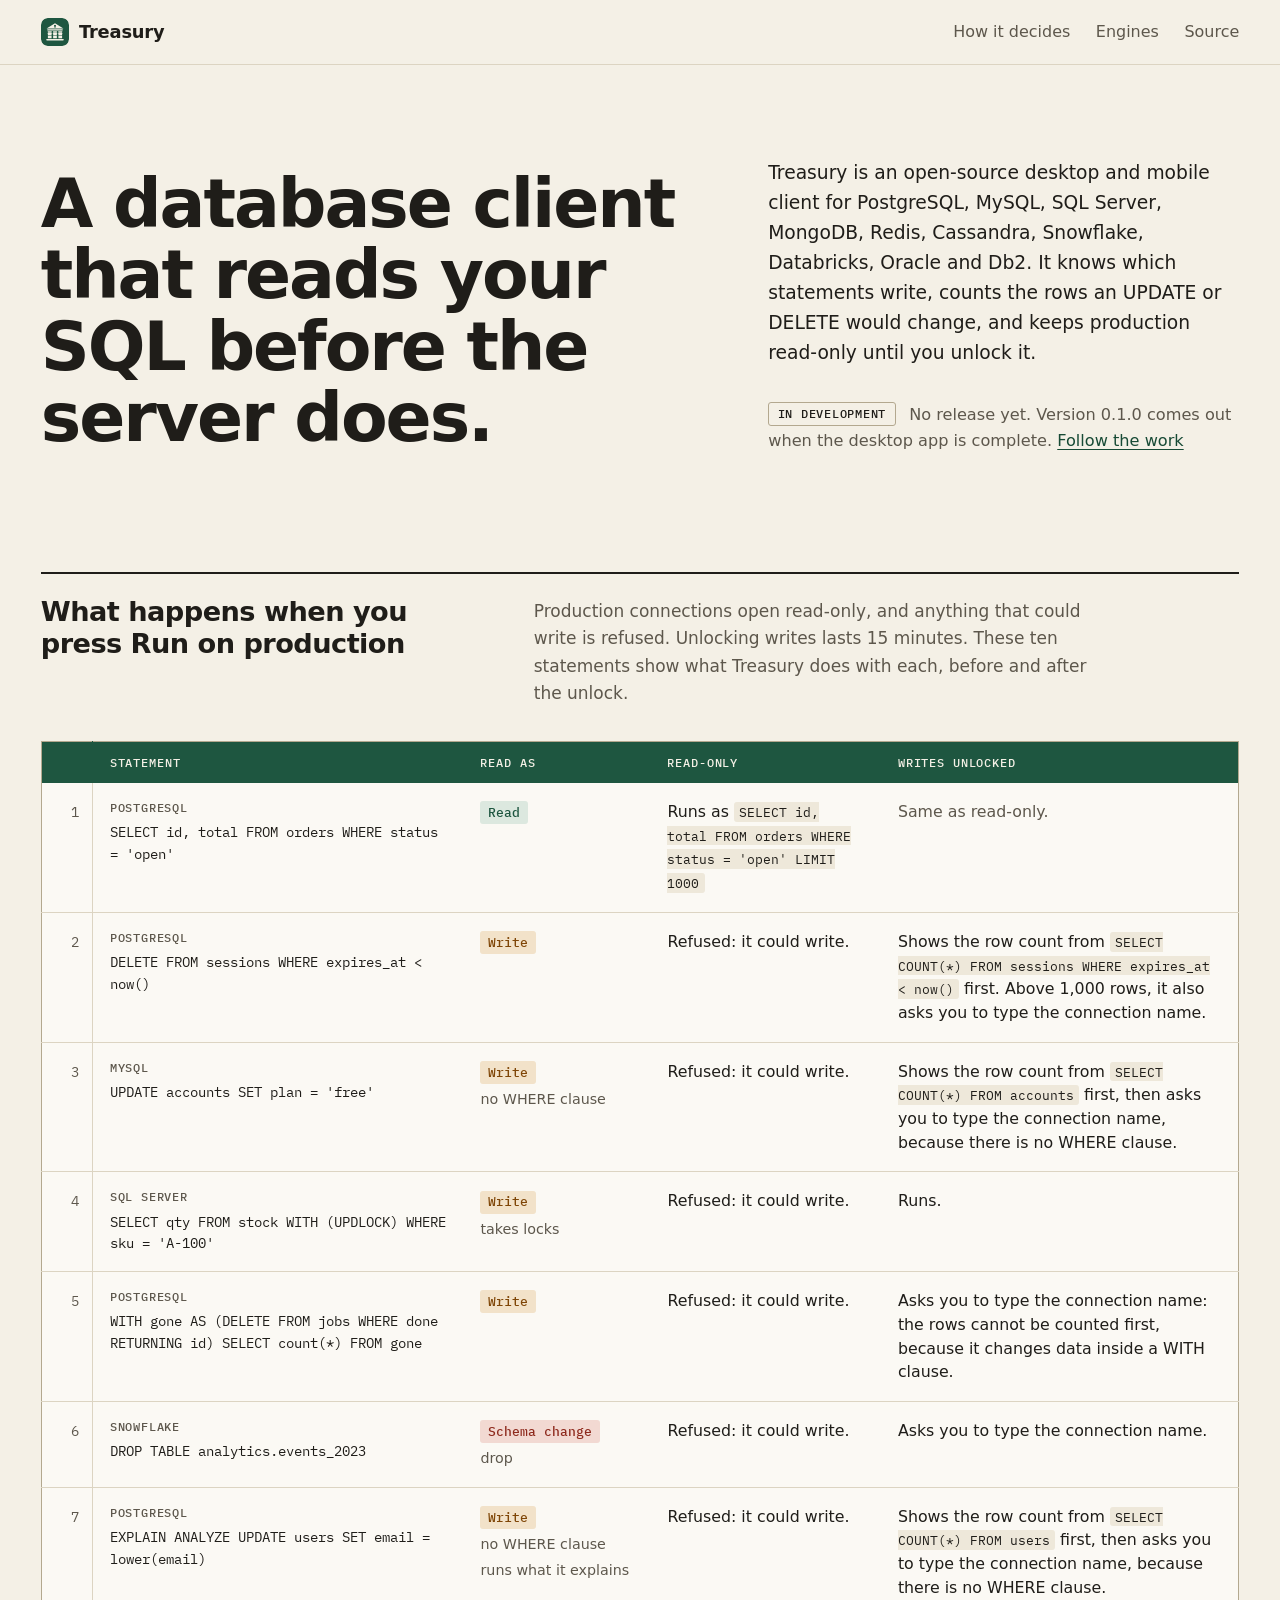
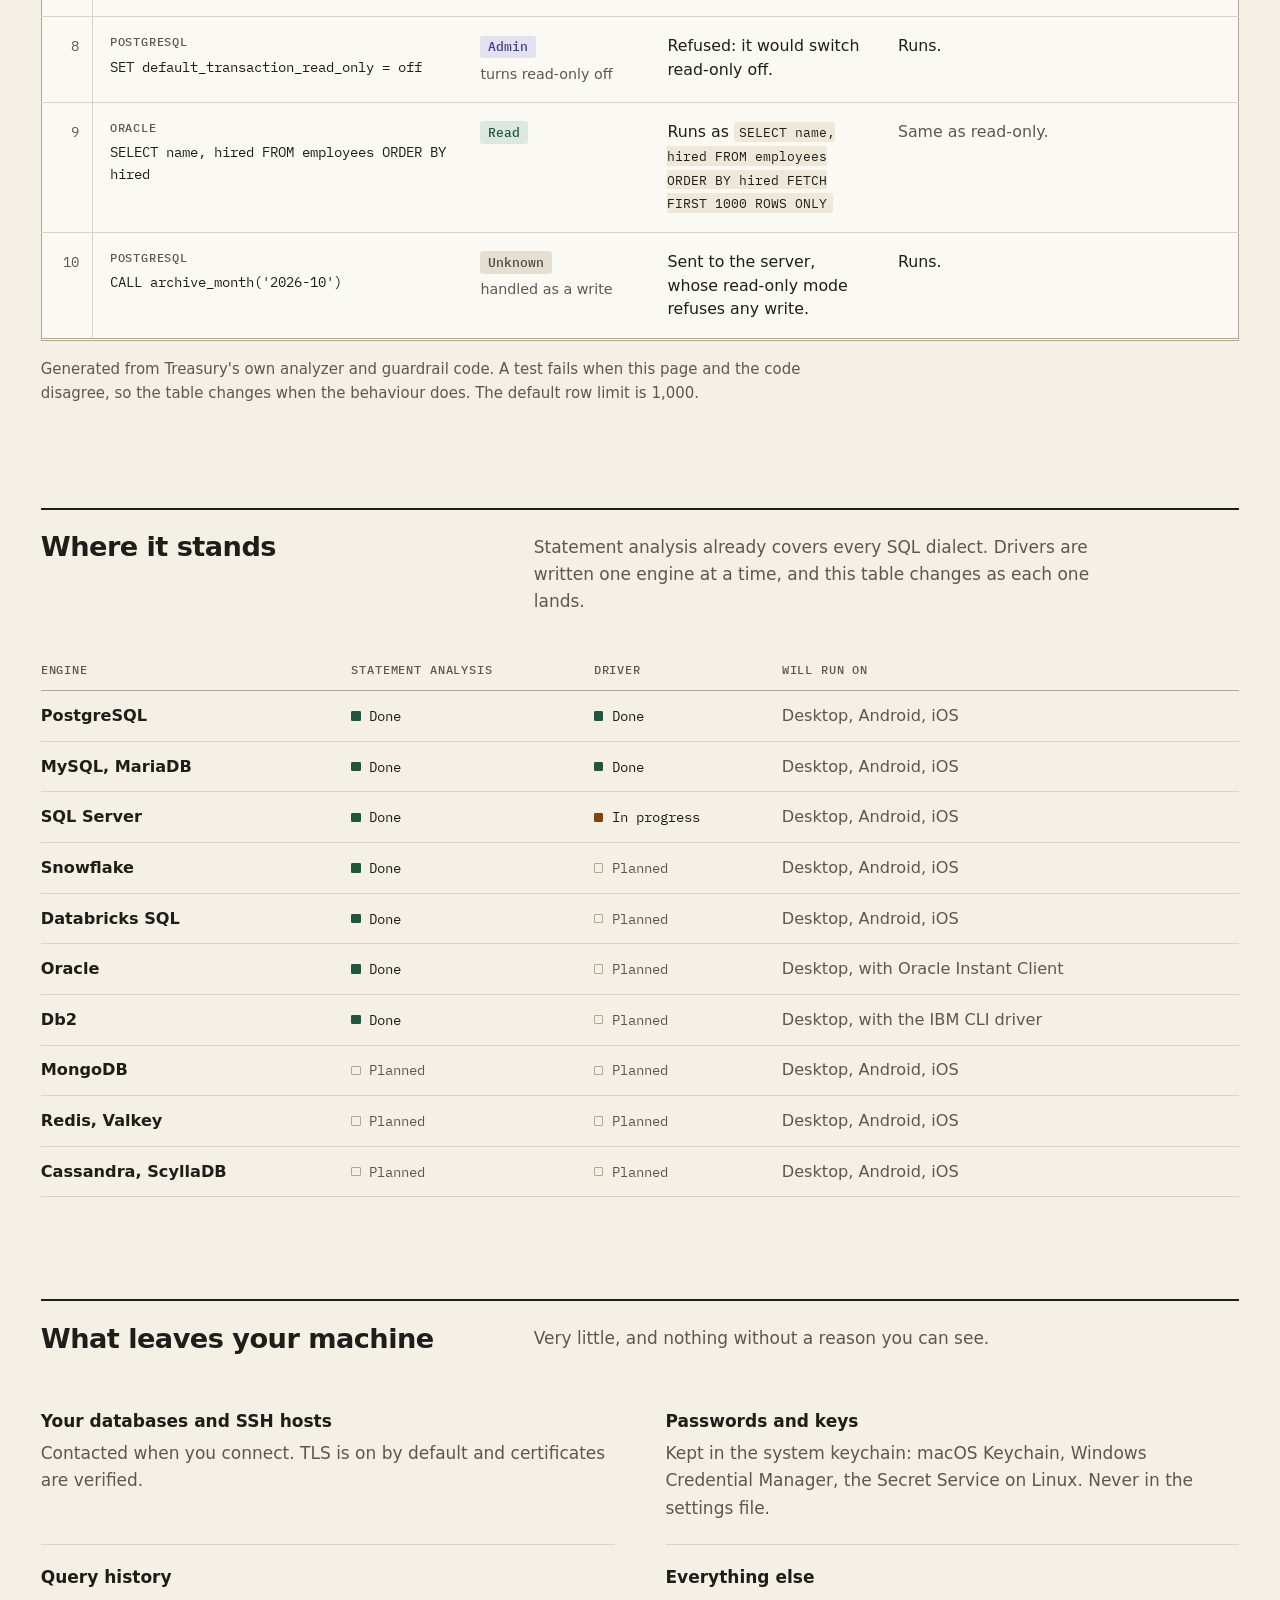
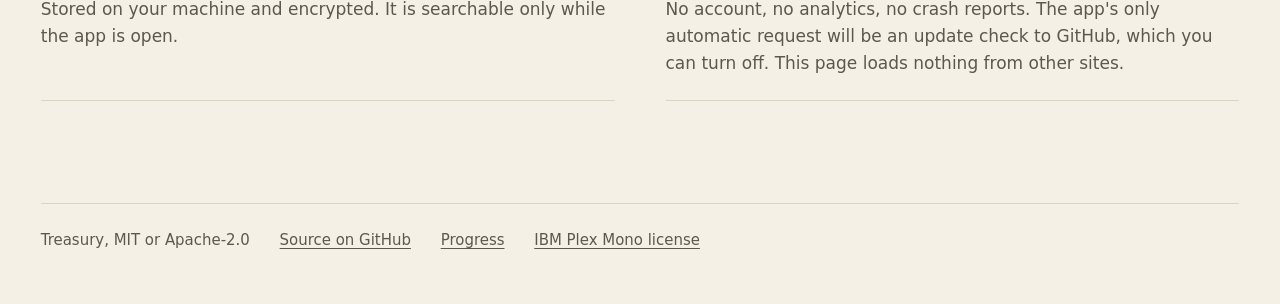
==== site/index.html @ e71eabae "feat(driver-mysql): add the MySQL and MariaDB driver Built on mysql_async with rustls on ring. A cus" ====
<!doctype html>
<html lang="en">
<head>
<meta charset="utf-8">
<meta name="viewport" content="width=device-width, initial-scale=1">
<meta http-equiv="Content-Security-Policy" content="default-src 'none'; style-src 'self'; font-src 'self'; img-src 'self'; base-uri 'none'; form-action 'none'">
<title>Treasury: a database client that reads your SQL before the server does</title>
<meta name="description" content="Treasury is an open-source desktop and mobile database client. It knows which statements write, counts the rows a change would touch, and keeps production read-only until you unlock it.">
<meta name="color-scheme" content="light dark">
<link rel="icon" href="mark.svg" type="image/svg+xml">
<link rel="stylesheet" href="style.css">
</head>
<body>
<header class="bar">
  <div class="wrap bar-inner">
    <a class="brand" href="./">
      <img src="mark.svg" width="28" height="28" alt="">
      <span>Treasury</span>
    </a>
    <nav aria-label="Page">
      <a href="#statements">How it decides</a>
      <a href="#engines">Engines</a>
      <a href="https://github.com/sepehrmohseni/treasury">Source</a>
    </nav>
  </div>
</header>

<main>
  <section class="hero wrap">
    <h1>A database client that reads your SQL before the server does.</h1>
    <div class="hero-text">
      <p class="lede">Treasury is an open-source desktop and mobile client for PostgreSQL, MySQL, SQL Server, MongoDB, Redis, Cassandra, Snowflake, Databricks, Oracle and Db2. It knows which statements write, counts the rows an UPDATE or DELETE would change, and keeps production read-only until you unlock it.</p>
      <p class="status"><span class="pill">In development</span> No release yet. Version 0.1.0 comes out when the desktop app is complete. <a href="https://github.com/sepehrmohseni/treasury/commits/main">Follow the work</a></p>
    </div>
  </section>

  <section class="wrap" id="statements" aria-labelledby="statements-title">
    <div class="section-head">
      <h2 id="statements-title">What happens when you press Run on production</h2>
      <p>Production connections open read-only, and anything that could write is refused. Unlocking writes lasts 15 minutes. These ten statements show what Treasury does with each, before and after the unlock.</p>
    </div>
    <div class="ledger-wrap">
      <table class="ledger">
        <thead>
          <tr>
            <th scope="col" class="n"><span class="visually-hidden">Row</span></th>
            <th scope="col">Statement</th>
            <th scope="col">Read as</th>
            <th scope="col">Read-only</th>
            <th scope="col">Writes unlocked</th>
          </tr>
        </thead>
        <tbody>
        <!-- statements:start -->
        <tr>
          <td class="n">1</td>
          <td class="stmt" data-label="Statement"><span class="dialect">PostgreSQL</span><code>SELECT id, total FROM orders WHERE status = &#39;open&#39;</code></td>
          <td class="class" data-label="Read as"><span class="tag tag-read">Read</span></td>
          <td data-label="Read-only">Runs as <code>SELECT id, total FROM orders WHERE status = &#39;open&#39; LIMIT 1000</code></td>
          <td data-label="Writes unlocked"><span class="same">Same as read-only.</span></td>
        </tr>
        <tr>
          <td class="n">2</td>
          <td class="stmt" data-label="Statement"><span class="dialect">PostgreSQL</span><code>DELETE FROM sessions WHERE expires_at &lt; now()</code></td>
          <td class="class" data-label="Read as"><span class="tag tag-write">Write</span></td>
          <td data-label="Read-only">Refused: it could write.</td>
          <td data-label="Writes unlocked">Shows the row count from <code>SELECT COUNT(*) FROM sessions WHERE expires_at &lt; now()</code> first. Above 1,000 rows, it also asks you to type the connection name.</td>
        </tr>
        <tr>
          <td class="n">3</td>
          <td class="stmt" data-label="Statement"><span class="dialect">MySQL</span><code>UPDATE accounts SET plan = &#39;free&#39;</code></td>
          <td class="class" data-label="Read as"><span class="tag tag-write">Write</span><span class="note">no WHERE clause</span></td>
          <td data-label="Read-only">Refused: it could write.</td>
          <td data-label="Writes unlocked">Shows the row count from <code>SELECT COUNT(*) FROM accounts</code> first, then asks you to type the connection name, because there is no WHERE clause.</td>
        </tr>
        <tr>
          <td class="n">4</td>
          <td class="stmt" data-label="Statement"><span class="dialect">SQL Server</span><code>SELECT qty FROM stock WITH (UPDLOCK) WHERE sku = &#39;A-100&#39;</code></td>
          <td class="class" data-label="Read as"><span class="tag tag-write">Write</span><span class="note">takes locks</span></td>
          <td data-label="Read-only">Refused: it could write.</td>
          <td data-label="Writes unlocked">Runs.</td>
        </tr>
        <tr>
          <td class="n">5</td>
          <td class="stmt" data-label="Statement"><span class="dialect">PostgreSQL</span><code>WITH gone AS (DELETE FROM jobs WHERE done RETURNING id) SELECT count(*) FROM gone</code></td>
          <td class="class" data-label="Read as"><span class="tag tag-write">Write</span></td>
          <td data-label="Read-only">Refused: it could write.</td>
          <td data-label="Writes unlocked">Asks you to type the connection name: the rows cannot be counted first, because it changes data inside a WITH clause.</td>
        </tr>
        <tr>
          <td class="n">6</td>
          <td class="stmt" data-label="Statement"><span class="dialect">Snowflake</span><code>DROP TABLE analytics.events_2023</code></td>
          <td class="class" data-label="Read as"><span class="tag tag-ddl">Schema change</span><span class="note">drop</span></td>
          <td data-label="Read-only">Refused: it could write.</td>
          <td data-label="Writes unlocked">Asks you to type the connection name.</td>
        </tr>
        <tr>
          <td class="n">7</td>
          <td class="stmt" data-label="Statement"><span class="dialect">PostgreSQL</span><code>EXPLAIN ANALYZE UPDATE users SET email = lower(email)</code></td>
          <td class="class" data-label="Read as"><span class="tag tag-write">Write</span><span class="note">no WHERE clause</span><span class="note">runs what it explains</span></td>
          <td data-label="Read-only">Refused: it could write.</td>
          <td data-label="Writes unlocked">Shows the row count from <code>SELECT COUNT(*) FROM users</code> first, then asks you to type the connection name, because there is no WHERE clause.</td>
        </tr>
        <tr>
          <td class="n">8</td>
          <td class="stmt" data-label="Statement"><span class="dialect">PostgreSQL</span><code>SET default_transaction_read_only = off</code></td>
          <td class="class" data-label="Read as"><span class="tag tag-admin">Admin</span><span class="note">turns read-only off</span></td>
          <td data-label="Read-only">Refused: it would switch read-only off.</td>
          <td data-label="Writes unlocked">Runs.</td>
        </tr>
        <tr>
          <td class="n">9</td>
          <td class="stmt" data-label="Statement"><span class="dialect">Oracle</span><code>SELECT name, hired FROM employees ORDER BY hired</code></td>
          <td class="class" data-label="Read as"><span class="tag tag-read">Read</span></td>
          <td data-label="Read-only">Runs as <code>SELECT name, hired FROM employees ORDER BY hired FETCH FIRST 1000 ROWS ONLY</code></td>
          <td data-label="Writes unlocked"><span class="same">Same as read-only.</span></td>
        </tr>
        <tr>
          <td class="n">10</td>
          <td class="stmt" data-label="Statement"><span class="dialect">PostgreSQL</span><code>CALL archive_month(&#39;2026-10&#39;)</code></td>
          <td class="class" data-label="Read as"><span class="tag tag-unknown">Unknown</span><span class="note">handled as a write</span></td>
          <td data-label="Read-only">Sent to the server, whose read-only mode refuses any write.</td>
          <td data-label="Writes unlocked">Runs.</td>
        </tr>
        <!-- statements:end -->
        </tbody>
      </table>
    </div>
    <p class="footnote">Generated from Treasury's own analyzer and guardrail code. A test fails when this page and the code disagree, so the table changes when the behaviour does. The default row limit is 1,000.</p>
  </section>

  <section class="wrap" id="engines" aria-labelledby="engines-title">
    <div class="section-head">
      <h2 id="engines-title">Where it stands</h2>
      <p>Statement analysis already covers every SQL dialect. Drivers are written one engine at a time, and this table changes as each one lands.</p>
    </div>
    <div class="table-wrap">
      <table class="status-table">
        <thead>
          <tr>
            <th scope="col">Engine</th>
            <th scope="col">Statement analysis</th>
            <th scope="col">Driver</th>
            <th scope="col">Will run on</th>
          </tr>
        </thead>
        <tbody>
          <tr><th scope="row">PostgreSQL</th><td><span class="state done">Done</span></td><td><span class="state done">Done</span></td><td>Desktop, Android, iOS</td></tr>
          <tr><th scope="row">MySQL, MariaDB</th><td><span class="state done">Done</span></td><td><span class="state done">Done</span></td><td>Desktop, Android, iOS</td></tr>
          <tr><th scope="row">SQL Server</th><td><span class="state done">Done</span></td><td><span class="state active">In progress</span></td><td>Desktop, Android, iOS</td></tr>
          <tr><th scope="row">Snowflake</th><td><span class="state done">Done</span></td><td><span class="state">Planned</span></td><td>Desktop, Android, iOS</td></tr>
          <tr><th scope="row">Databricks SQL</th><td><span class="state done">Done</span></td><td><span class="state">Planned</span></td><td>Desktop, Android, iOS</td></tr>
          <tr><th scope="row">Oracle</th><td><span class="state done">Done</span></td><td><span class="state">Planned</span></td><td>Desktop, with Oracle Instant Client</td></tr>
          <tr><th scope="row">Db2</th><td><span class="state done">Done</span></td><td><span class="state">Planned</span></td><td>Desktop, with the IBM CLI driver</td></tr>
          <tr><th scope="row">MongoDB</th><td><span class="state">Planned</span></td><td><span class="state">Planned</span></td><td>Desktop, Android, iOS</td></tr>
          <tr><th scope="row">Redis, Valkey</th><td><span class="state">Planned</span></td><td><span class="state">Planned</span></td><td>Desktop, Android, iOS</td></tr>
          <tr><th scope="row">Cassandra, ScyllaDB</th><td><span class="state">Planned</span></td><td><span class="state">Planned</span></td><td>Desktop, Android, iOS</td></tr>
        </tbody>
      </table>
    </div>
  </section>

  <section class="wrap" id="privacy" aria-labelledby="privacy-title">
    <div class="section-head">
      <h2 id="privacy-title">What leaves your machine</h2>
      <p>Very little, and nothing without a reason you can see.</p>
    </div>
    <dl class="facts">
      <div>
        <dt>Your databases and SSH hosts</dt>
        <dd>Contacted when you connect. TLS is on by default and certificates are verified.</dd>
      </div>
      <div>
        <dt>Passwords and keys</dt>
        <dd>Kept in the system keychain: macOS Keychain, Windows Credential Manager, the Secret Service on Linux. Never in the settings file.</dd>
      </div>
      <div>
        <dt>Query history</dt>
        <dd>Stored on your machine and encrypted. It is searchable only while the app is open.</dd>
      </div>
      <div>
        <dt>Everything else</dt>
        <dd>No account, no analytics, no crash reports. The app's only automatic request will be an update check to GitHub, which you can turn off. This page loads nothing from other sites.</dd>
      </div>
    </dl>
  </section>
</main>

<footer class="wrap foot">
  <div class="foot-inner">
    <span>Treasury, MIT or Apache-2.0</span>
    <a href="https://github.com/sepehrmohseni/treasury">Source on GitHub</a>
    <a href="https://github.com/sepehrmohseni/treasury/commits/main">Progress</a>
    <a href="fonts/OFL.txt">IBM Plex Mono license</a>
  </div>
</footer>
</body>
</html>
---- site/style.css ----
/* Treasury's visual system: ledger paper, ink, one green. System UI type for prose,
   IBM Plex Mono for statements, data and labels. Ruled lines instead of boxes and shadows. */

@font-face {
  font-family: "IBM Plex Mono";
  src: url("fonts/ibm-plex-mono-400.woff2") format("woff2");
  font-weight: 400;
  font-style: normal;
  font-display: swap;
}

@font-face {
  font-family: "IBM Plex Mono";
  src: url("fonts/ibm-plex-mono-500.woff2") format("woff2");
  font-weight: 500;
  font-style: normal;
  font-display: swap;
}

:root {
  color-scheme: light dark;
  --paper: #f4f0e6;
  --sheet: #fbf9f4;
  --ink: #1f1d19;
  --muted: #5d574c;
  --rule: #dcd4c2;
  --rule-strong: #b3a88f;
  --green: #1e5640;
  --on-green: #f4f0e6;
  --link: #174a35;
  --code-bg: #eee8da;
  --read-fg: #1e5640;
  --read-bg: #dce8df;
  --write-fg: #7f4607;
  --write-bg: #f2e2c9;
  --ddl-fg: #8e2a1d;
  --ddl-bg: #f2d9d2;
  --admin-fg: #3f3d7f;
  --admin-bg: #e2e1ef;
  --unknown-fg: #4d483f;
  --unknown-bg: #e5dfd2;
  --ui: system-ui, -apple-system, "Segoe UI", Roboto, "Noto Sans", "Helvetica Neue", Arial, sans-serif;
  --mono: "IBM Plex Mono", ui-monospace, "SF Mono", Menlo, Consolas, monospace;
}

@media (prefers-color-scheme: dark) {
  :root {
    --paper: #151412;
    --sheet: #1c1b18;
    --ink: #ece7dc;
    --muted: #a59f92;
    --rule: #302d28;
    --rule-strong: #4a463e;
    --green: #1e5640;
    --on-green: #f4f0e6;
    --link: #93cdae;
    --code-bg: #26241f;
    --read-fg: #93cdae;
    --read-bg: #1c3328;
    --write-fg: #e9b46f;
    --write-bg: #3a2a14;
    --ddl-fg: #f0a191;
    --ddl-bg: #401f19;
    --admin-fg: #b9b7f0;
    --admin-bg: #2a2945;
    --unknown-fg: #cfc8b8;
    --unknown-bg: #2d2a24;
  }
}

*,
*::before,
*::after {
  box-sizing: border-box;
}

html {
  background: var(--paper);
  color: var(--ink);
  font: 17px/1.6 var(--ui);
  -webkit-text-size-adjust: 100%;
  text-rendering: optimizeLegibility;
}

body {
  margin: 0;
}

.wrap {
  width: 100%;
  max-width: 74rem;
  margin-left: auto;
  margin-right: auto;
  padding-left: 1.75rem;
  padding-right: 1.75rem;
}

a {
  color: var(--link);
  text-decoration-thickness: 1px;
  text-underline-offset: 0.2em;
}

a:hover {
  text-decoration-thickness: 2px;
}

a:focus-visible {
  outline: 2px solid var(--link);
  outline-offset: 3px;
  border-radius: 2px;
}

code {
  font-family: var(--mono);
  font-size: 0.84em;
}

.visually-hidden {
  position: absolute;
  width: 1px;
  height: 1px;
  overflow: hidden;
  clip-path: inset(50%);
  white-space: nowrap;
}

/* Top bar */

.bar {
  border-bottom: 1px solid var(--rule);
}

.bar-inner {
  display: flex;
  align-items: center;
  justify-content: space-between;
  gap: 1rem;
  min-height: 3.75rem;
}

.brand {
  display: inline-flex;
  align-items: center;
  gap: 0.6rem;
  color: var(--ink);
  font-weight: 650;
  font-size: 1.05rem;
  letter-spacing: -0.01em;
  text-decoration: none;
}

.brand img {
  border-radius: 7px;
}

.bar nav {
  display: flex;
  gap: 1.5rem;
  font-size: 0.94rem;
}

.bar nav a {
  color: var(--muted);
  text-decoration: none;
}

.bar nav a:hover {
  color: var(--ink);
}

/* Opening */

.hero {
  display: grid;
  grid-template-columns: minmax(0, 7fr) minmax(0, 5fr);
  gap: 2rem 4rem;
  align-items: end;
  padding-top: 5.5rem;
  padding-bottom: 1rem;
}

.hero-text > :first-child {
  margin-top: 0;
}

h1 {
  margin: 0;
  max-width: 21ch;
  text-wrap: balance;
  font-size: clamp(2.3rem, 5.4vw, 4rem);
  font-weight: 650;
  line-height: 1.05;
  letter-spacing: -0.03em;
}

.lede {
  margin: 1.75rem 0 0;
  max-width: 40rem;
  font-size: 1.1rem;
  line-height: 1.6;
  color: var(--ink);
}

.status {
  margin: 2rem 0 0;
  max-width: 40rem;
  color: var(--muted);
  font-size: 0.95rem;
}

.pill {
  display: inline-block;
  margin-right: 0.5rem;
  padding: 0.1rem 0.5rem;
  border: 1px solid var(--rule-strong);
  border-radius: 3px;
  font: 500 0.72rem/1.5 var(--mono);
  letter-spacing: 0.06em;
  text-transform: uppercase;
  color: var(--ink);
  vertical-align: 0.1em;
}

/* Sections */

main > section + section {
  margin-top: 6rem;
}

.section-head {
  display: grid;
  grid-template-columns: minmax(0, 26rem) minmax(0, 34rem);
  gap: 1rem 3rem;
  align-items: start;
  padding-top: 1.25rem;
  border-top: 2px solid var(--ink);
  margin-bottom: 2rem;
}

h2 {
  margin: 0;
  font-size: 1.6rem;
  font-weight: 650;
  line-height: 1.2;
  letter-spacing: -0.02em;
}

.section-head p {
  margin: 0.15rem 0 0;
  color: var(--muted);
}

/* The statement ledger */

.ledger-wrap,
.table-wrap {
  overflow-x: auto;
}

table {
  width: 100%;
  border-collapse: collapse;
}

.ledger {
  background: var(--sheet);
  border: 1px solid var(--rule-strong);
  border-bottom: 3px double var(--rule-strong);
  font-size: 0.93rem;
  line-height: 1.5;
}

.ledger thead th {
  background: var(--green);
  color: var(--on-green);
  font: 500 0.72rem/1.4 var(--mono);
  letter-spacing: 0.07em;
  text-transform: uppercase;
  text-align: left;
  padding: 0.7rem 1rem;
}

.ledger td {
  padding: 1rem;
  vertical-align: top;
  border-top: 1px solid var(--rule);
}

.ledger tbody tr:first-child td {
  border-top: 0;
}

.ledger .n {
  width: 3rem;
  padding-right: 0.75rem;
  text-align: right;
  font: 400 0.8rem/1.9 var(--mono);
  color: var(--muted);
  border-right: 1px solid var(--rule);
}

.ledger thead .n {
  border-right-color: transparent;
}

.ledger .stmt {
  width: 31%;
}

.ledger .stmt code {
  display: block;
  font-size: 0.85rem;
  color: var(--ink);
  white-space: pre-wrap;
  overflow-wrap: anywhere;
}

.dialect {
  display: block;
  margin-bottom: 0.3rem;
  font: 500 0.68rem/1.4 var(--mono);
  letter-spacing: 0.07em;
  text-transform: uppercase;
  color: var(--muted);
}

.ledger .class {
  width: 11rem;
}

.ledger .same {
  color: var(--muted);
}

.tag {
  display: inline-block;
  padding: 0.05rem 0.45rem;
  border-radius: 3px;
  font: 500 0.78rem/1.6 var(--mono);
  white-space: nowrap;
}

.tag-read { color: var(--read-fg); background: var(--read-bg); }
.tag-write { color: var(--write-fg); background: var(--write-bg); }
.tag-ddl { color: var(--ddl-fg); background: var(--ddl-bg); }
.tag-admin { color: var(--admin-fg); background: var(--admin-bg); }
.tag-unknown { color: var(--unknown-fg); background: var(--unknown-bg); }

.class .note {
  display: block;
  margin-top: 0.3rem;
  font-size: 0.84rem;
  color: var(--muted);
}

.ledger td:not(.stmt) code {
  padding: 0.05rem 0.3rem;
  border-radius: 3px;
  background: var(--code-bg);
  overflow-wrap: anywhere;
}

.footnote {
  margin: 1rem 0 0;
  max-width: 46rem;
  font-size: 0.88rem;
  color: var(--muted);
}

/* Engine status */

.status-table {
  font-size: 0.95rem;
}

.status-table th,
.status-table td {
  text-align: left;
  padding: 0.7rem 1rem 0.7rem 0;
  border-bottom: 1px solid var(--rule);
  vertical-align: top;
}

.status-table thead th {
  font: 500 0.72rem/1.4 var(--mono);
  letter-spacing: 0.07em;
  text-transform: uppercase;
  color: var(--muted);
  border-bottom: 1px solid var(--rule-strong);
}

.status-table tbody th {
  font-weight: 600;
  white-space: nowrap;
}

.status-table td:last-child {
  color: var(--muted);
}

.state {
  font: 400 0.85rem/1.6 var(--mono);
  color: var(--muted);
}

.state::before {
  content: "";
  display: inline-block;
  width: 0.55rem;
  height: 0.55rem;
  margin-right: 0.5rem;
  border: 1px solid var(--rule-strong);
  border-radius: 1px;
  vertical-align: 0.02rem;
}

.state.done {
  color: var(--ink);
}

.state.done::before {
  background: var(--read-fg);
  border-color: var(--read-fg);
}

.state.active {
  color: var(--ink);
}

.state.active::before {
  background: var(--write-fg);
  border-color: var(--write-fg);
}

/* Privacy */

.facts {
  margin: 0;
  display: grid;
  grid-template-columns: repeat(2, minmax(0, 1fr));
  gap: 0 3rem;
}

.facts > div {
  padding: 1.1rem 0 1.3rem;
  border-bottom: 1px solid var(--rule);
}

.facts dt {
  font-weight: 600;
}

.facts dd {
  margin: 0.3rem 0 0;
  color: var(--muted);
}

/* Footer */

.foot {
  margin-top: 6rem;
  padding-bottom: 3rem;
  font-size: 0.88rem;
  color: var(--muted);
}

.foot-inner {
  display: flex;
  flex-wrap: wrap;
  gap: 0.5rem 1.75rem;
  padding-top: 1.5rem;
  border-top: 1px solid var(--rule);
}

.foot a {
  color: var(--muted);
}

/* Narrow screens: the ledger becomes one entry per statement. */

@media (max-width: 56rem) {
  .section-head,
  .hero {
    grid-template-columns: 1fr;
  }

  .facts {
    grid-template-columns: 1fr;
  }

  .ledger thead {
    position: absolute;
    width: 1px;
    height: 1px;
    overflow: hidden;
    clip-path: inset(50%);
  }

  .ledger,
  .ledger tbody,
  .ledger tr,
  .ledger td,
  .ledger .stmt,
  .ledger .class {
    display: block;
    width: auto;
  }

  .ledger tr {
    padding: 1rem 1rem 0.5rem;
    border-top: 1px solid var(--rule-strong);
  }

  .ledger tbody tr:first-child {
    border-top: 0;
  }

  .ledger td,
  .ledger tbody tr:first-child td {
    border: 0;
    padding: 0 0 0.75rem;
  }

  .ledger .n {
    display: none;
  }

  .ledger td:not(.stmt)::before {
    content: attr(data-label);
    display: block;
    margin-bottom: 0.15rem;
    font: 500 0.68rem/1.4 var(--mono);
    letter-spacing: 0.07em;
    text-transform: uppercase;
    color: var(--muted);
  }
}

@media (max-width: 34rem) {
  .wrap {
    padding: 0 1.15rem;
  }

  .bar nav {
    gap: 1rem;
    font-size: 0.88rem;
  }

  .bar nav a[href="#engines"] {
    display: none;
  }

  .hero {
    padding-top: 3rem;
    padding-bottom: 2.5rem;
  }

  h1 {
    letter-spacing: -0.025em;
  }

  main > section + section {
    margin-top: 4rem;
  }

  .status-table th,
  .status-table td {
    padding-right: 0.6rem;
    font-size: 0.88rem;
  }

  .status-table tbody th {
    white-space: normal;
  }
}
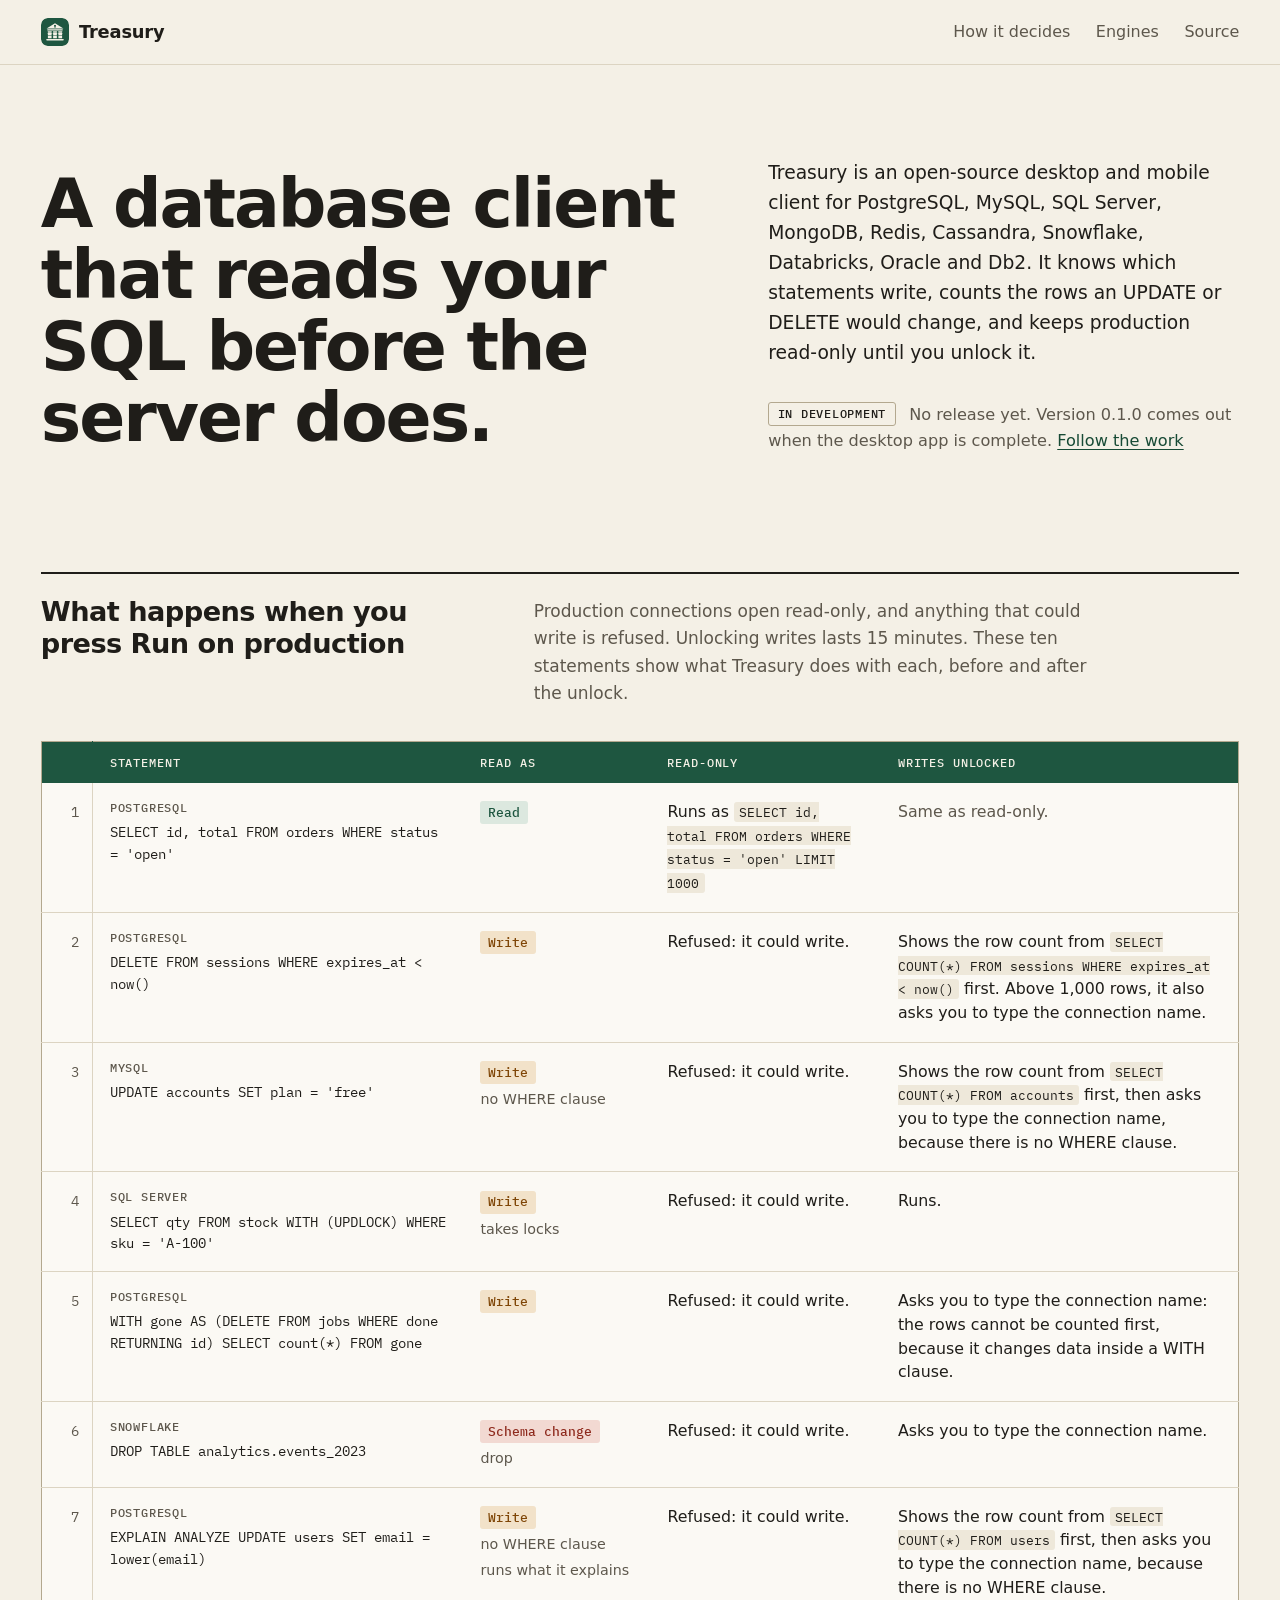
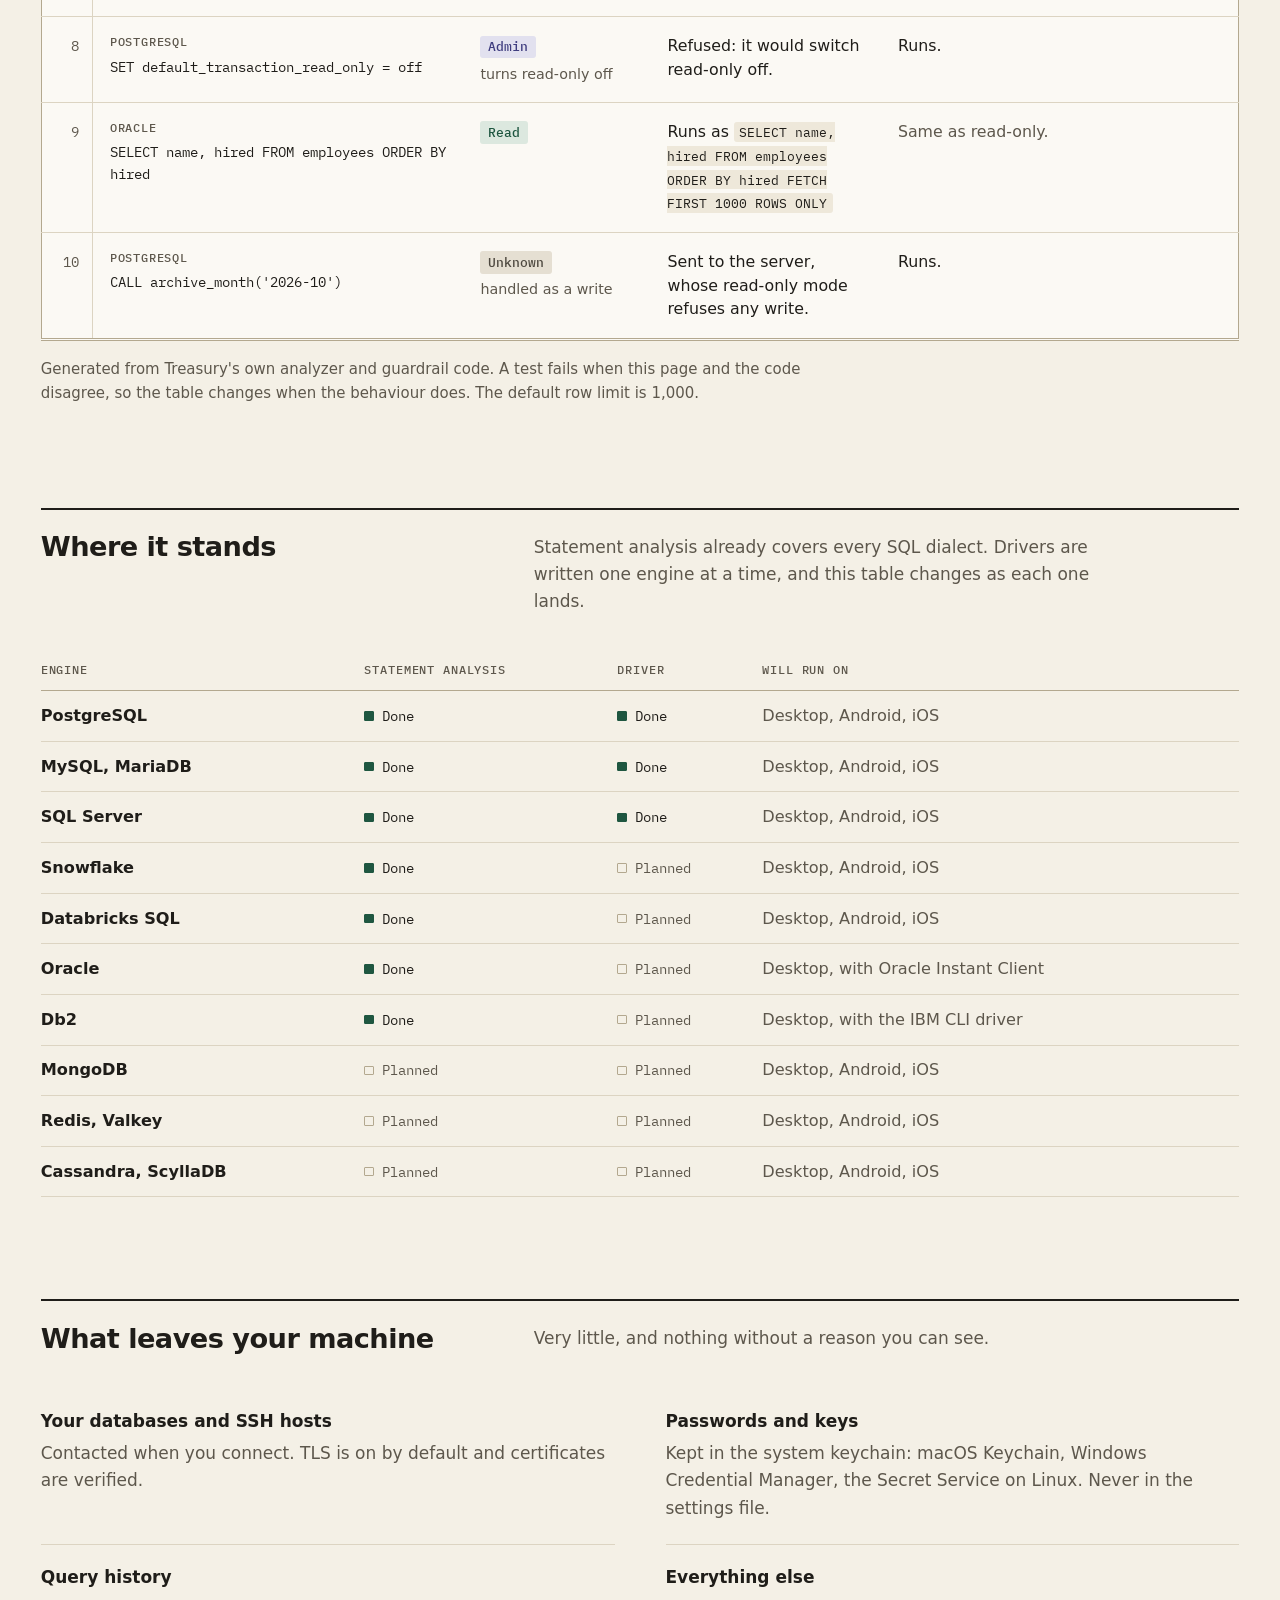
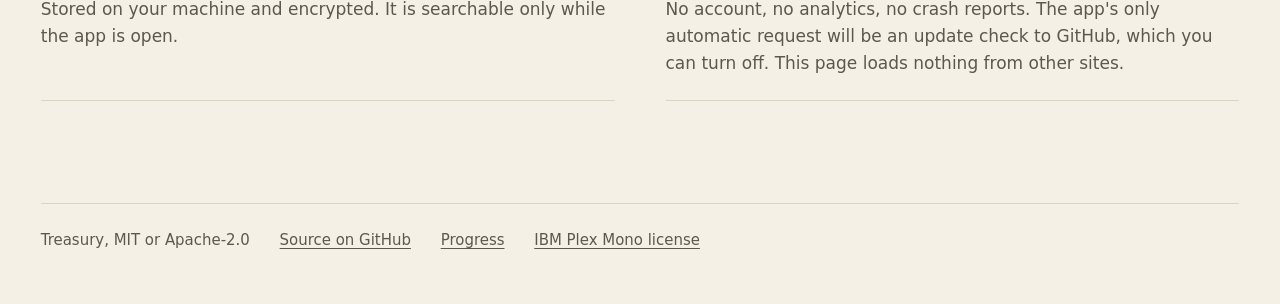
==== commit bc4b3928: "feat(driver-mssql): add the SQL Server driver Built on tiberius-ng, the maintained continuation of t" ====
--- a/site/index.html
+++ b/site/index.html
@@ -147,7 +147,7 @@
         <tbody>
           <tr><th scope="row">PostgreSQL</th><td><span class="state done">Done</span></td><td><span class="state done">Done</span></td><td>Desktop, Android, iOS</td></tr>
           <tr><th scope="row">MySQL, MariaDB</th><td><span class="state done">Done</span></td><td><span class="state done">Done</span></td><td>Desktop, Android, iOS</td></tr>
-          <tr><th scope="row">SQL Server</th><td><span class="state done">Done</span></td><td><span class="state active">In progress</span></td><td>Desktop, Android, iOS</td></tr>
+          <tr><th scope="row">SQL Server</th><td><span class="state done">Done</span></td><td><span class="state done">Done</span></td><td>Desktop, Android, iOS</td></tr>
           <tr><th scope="row">Snowflake</th><td><span class="state done">Done</span></td><td><span class="state">Planned</span></td><td>Desktop, Android, iOS</td></tr>
           <tr><th scope="row">Databricks SQL</th><td><span class="state done">Done</span></td><td><span class="state">Planned</span></td><td>Desktop, Android, iOS</td></tr>
           <tr><th scope="row">Oracle</th><td><span class="state done">Done</span></td><td><span class="state">Planned</span></td><td>Desktop, with Oracle Instant Client</td></tr>
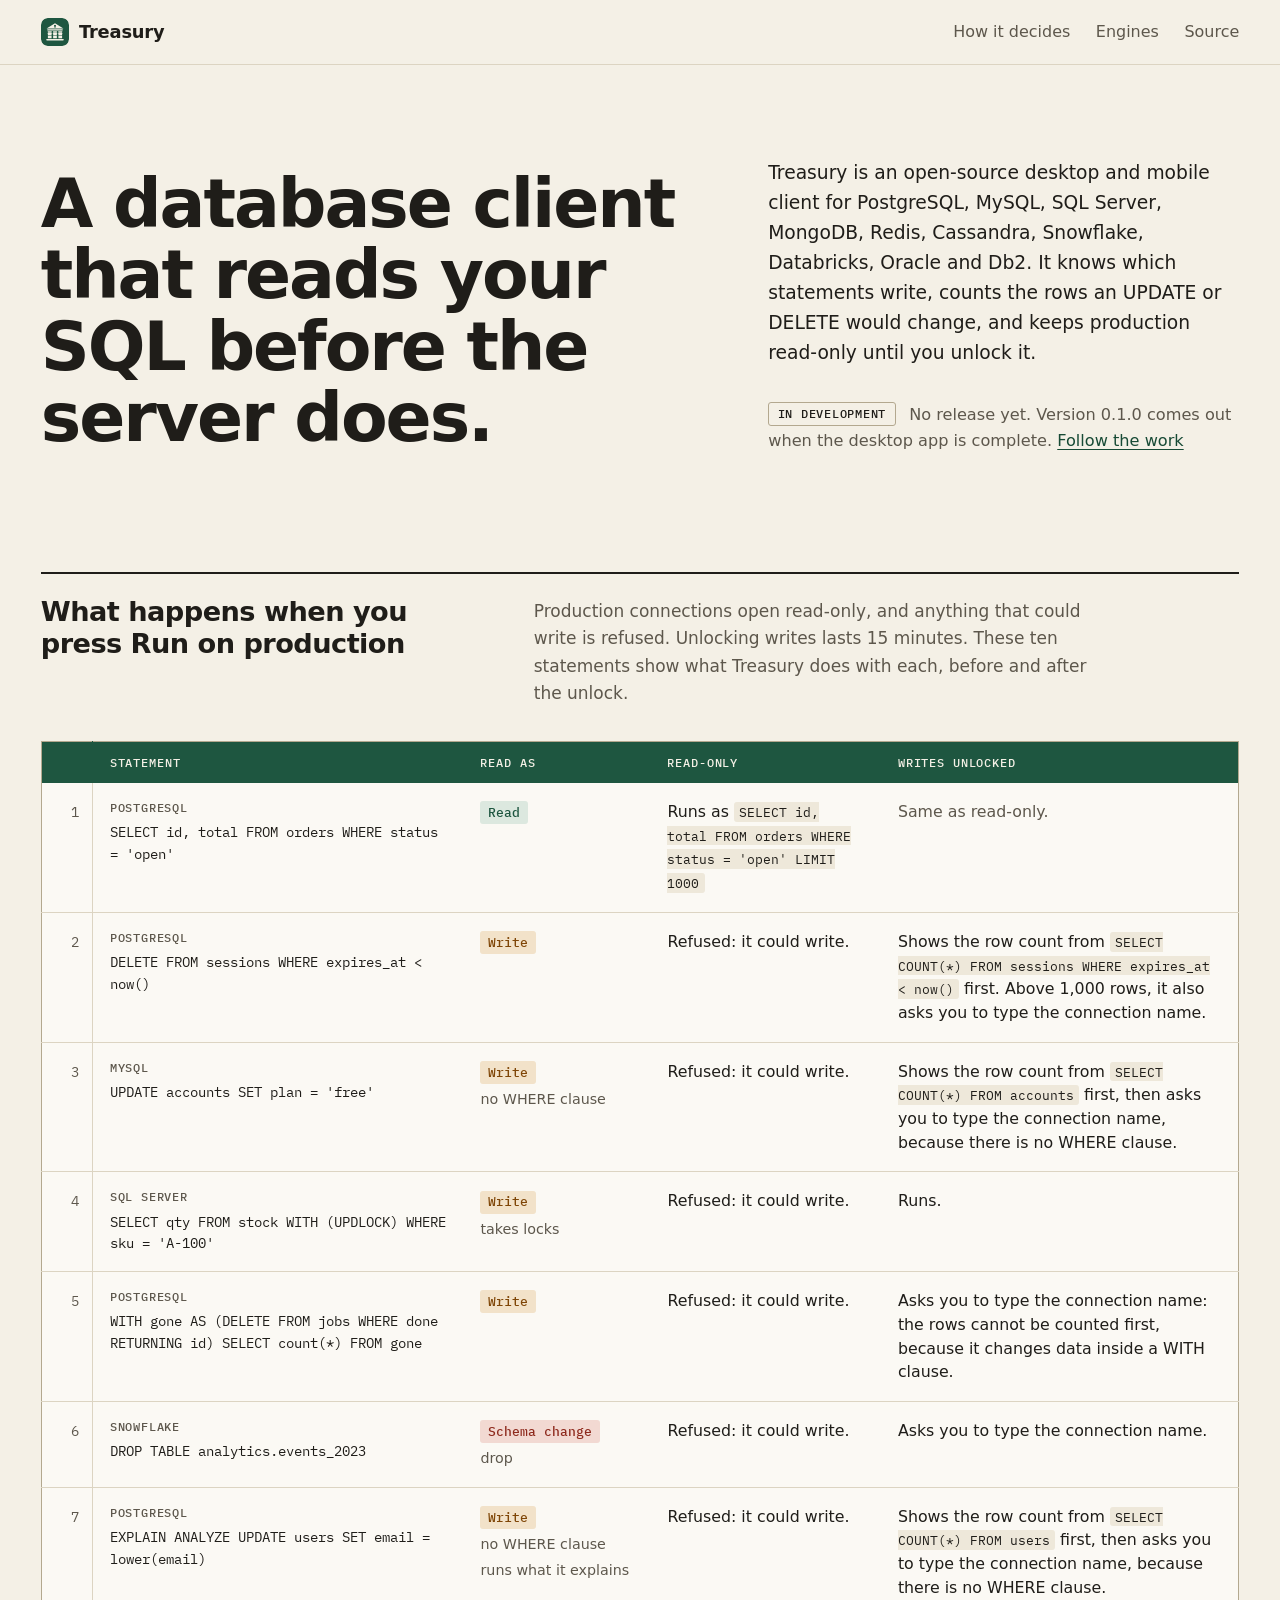
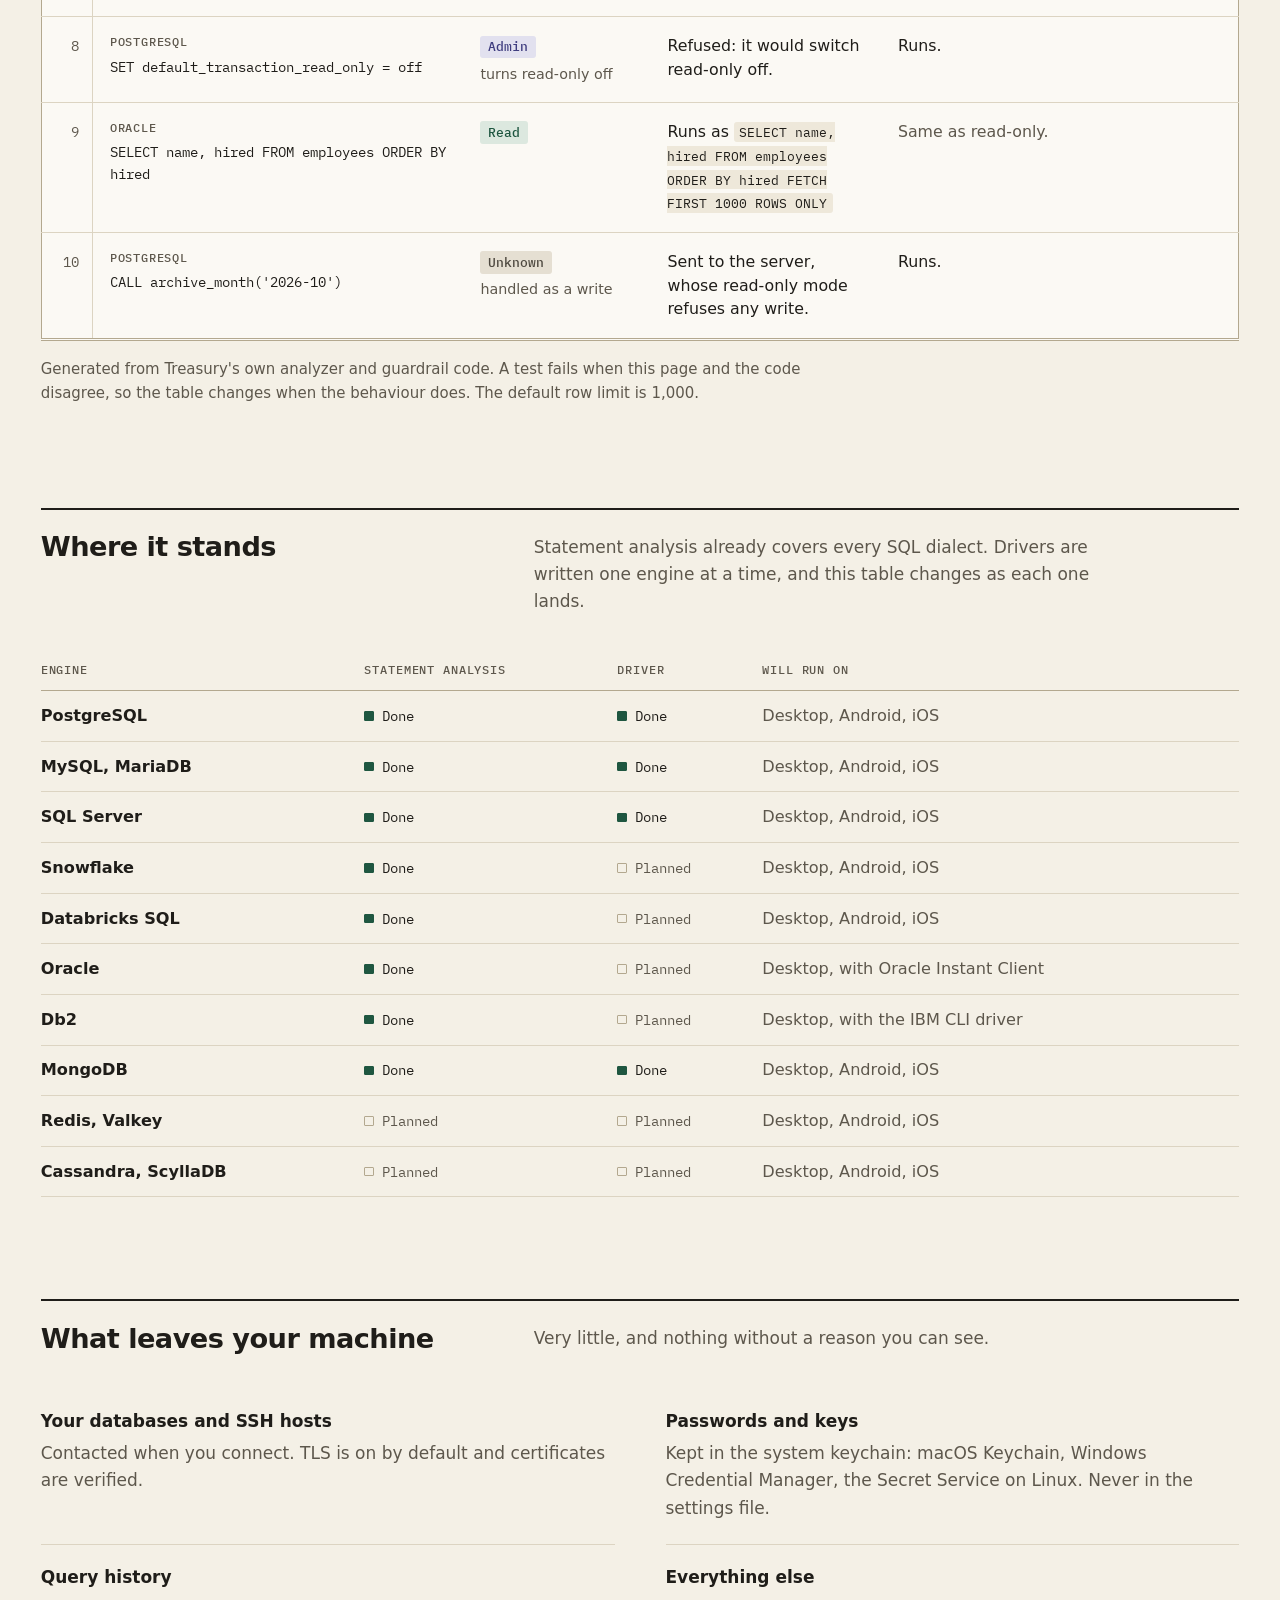
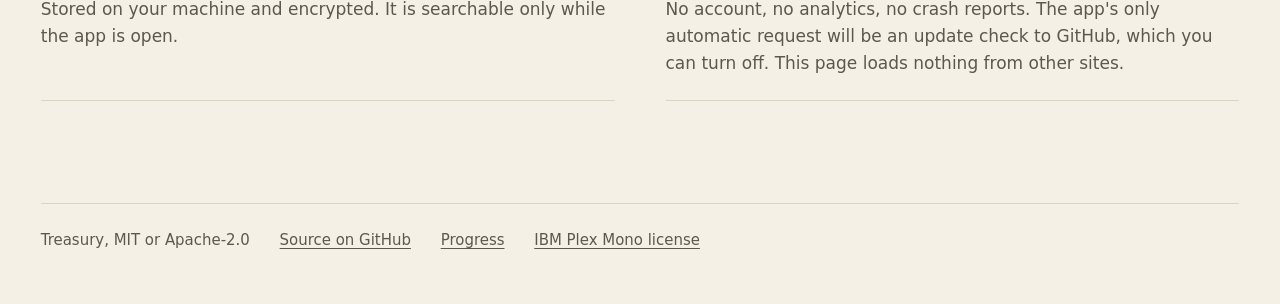
==== commit 10e6de93: "feat(driver-mongo): add the MongoDB driver The editor language is MongoDB's own database commands in" ====
--- a/site/index.html
+++ b/site/index.html
@@ -152,7 +152,7 @@
           <tr><th scope="row">Databricks SQL</th><td><span class="state done">Done</span></td><td><span class="state">Planned</span></td><td>Desktop, Android, iOS</td></tr>
           <tr><th scope="row">Oracle</th><td><span class="state done">Done</span></td><td><span class="state">Planned</span></td><td>Desktop, with Oracle Instant Client</td></tr>
           <tr><th scope="row">Db2</th><td><span class="state done">Done</span></td><td><span class="state">Planned</span></td><td>Desktop, with the IBM CLI driver</td></tr>
-          <tr><th scope="row">MongoDB</th><td><span class="state">Planned</span></td><td><span class="state">Planned</span></td><td>Desktop, Android, iOS</td></tr>
+          <tr><th scope="row">MongoDB</th><td><span class="state done">Done</span></td><td><span class="state done">Done</span></td><td>Desktop, Android, iOS</td></tr>
           <tr><th scope="row">Redis, Valkey</th><td><span class="state">Planned</span></td><td><span class="state">Planned</span></td><td>Desktop, Android, iOS</td></tr>
           <tr><th scope="row">Cassandra, ScyllaDB</th><td><span class="state">Planned</span></td><td><span class="state">Planned</span></td><td>Desktop, Android, iOS</td></tr>
         </tbody>
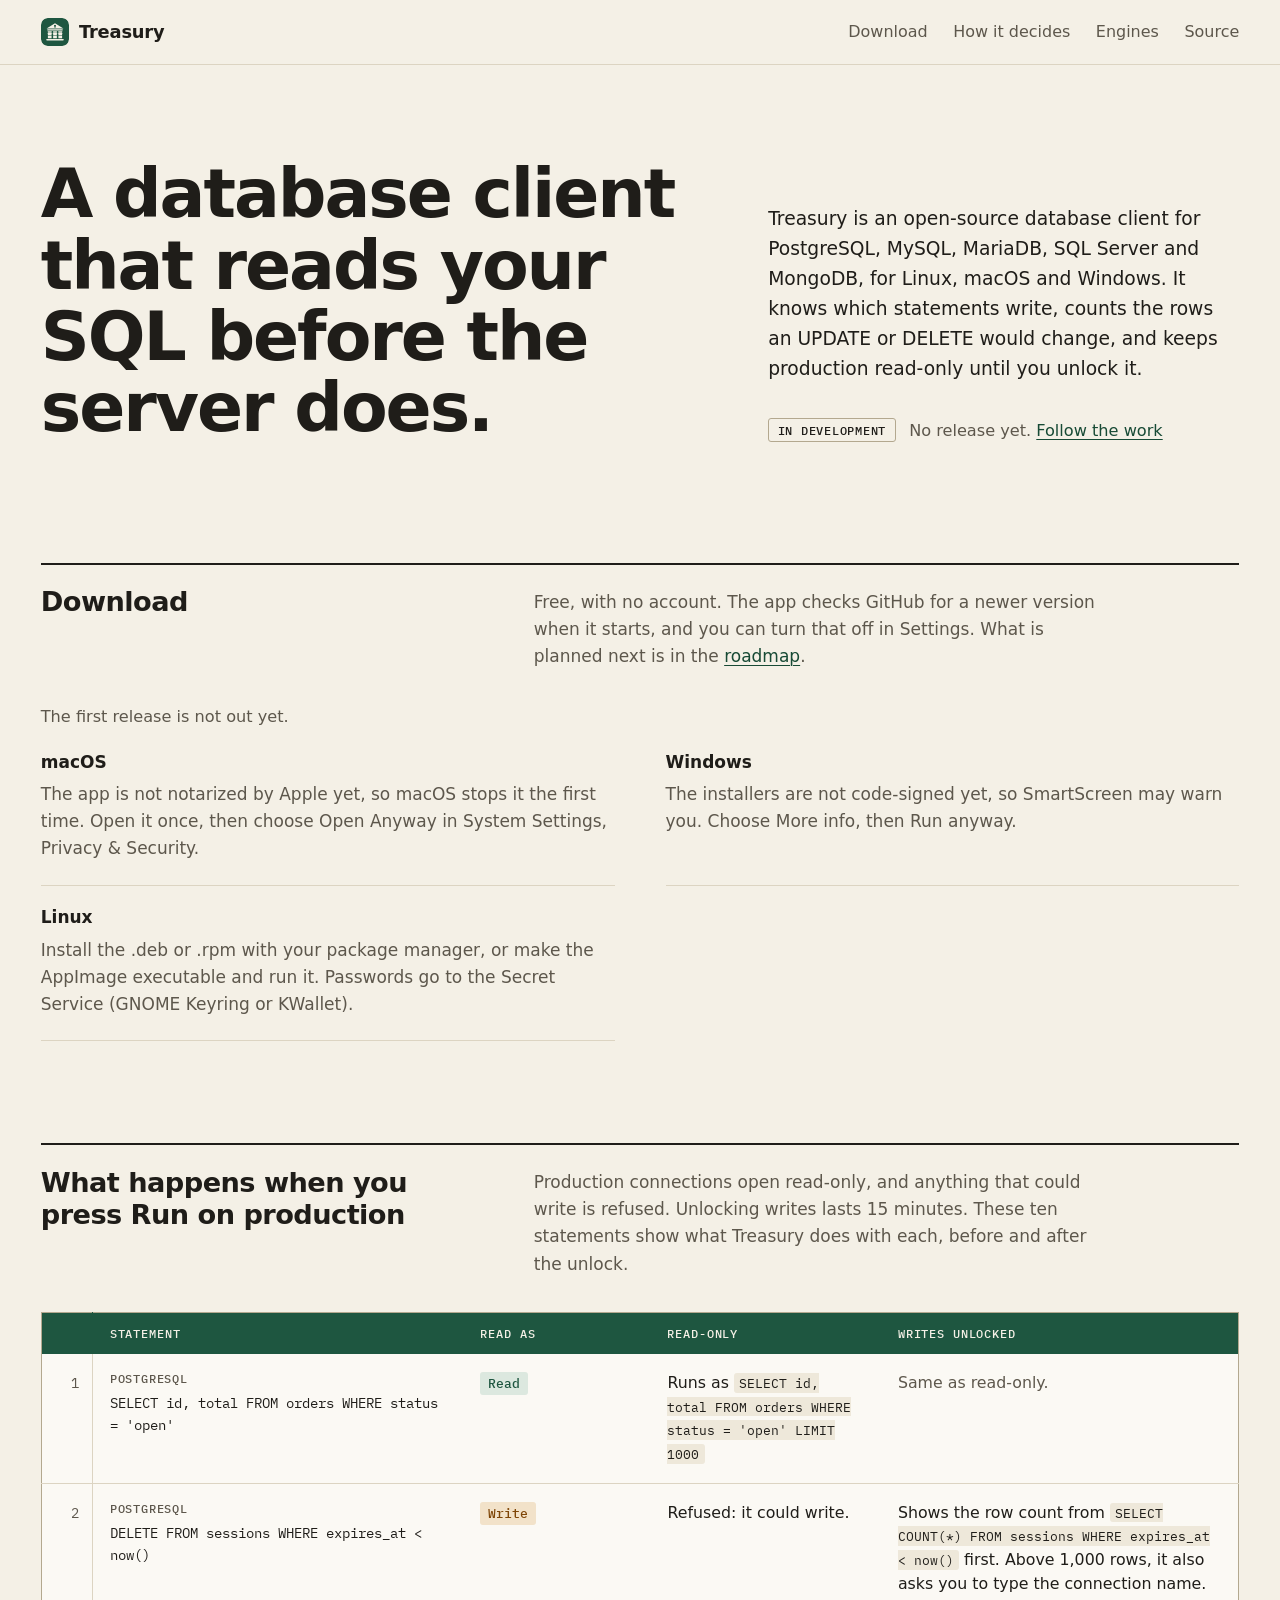
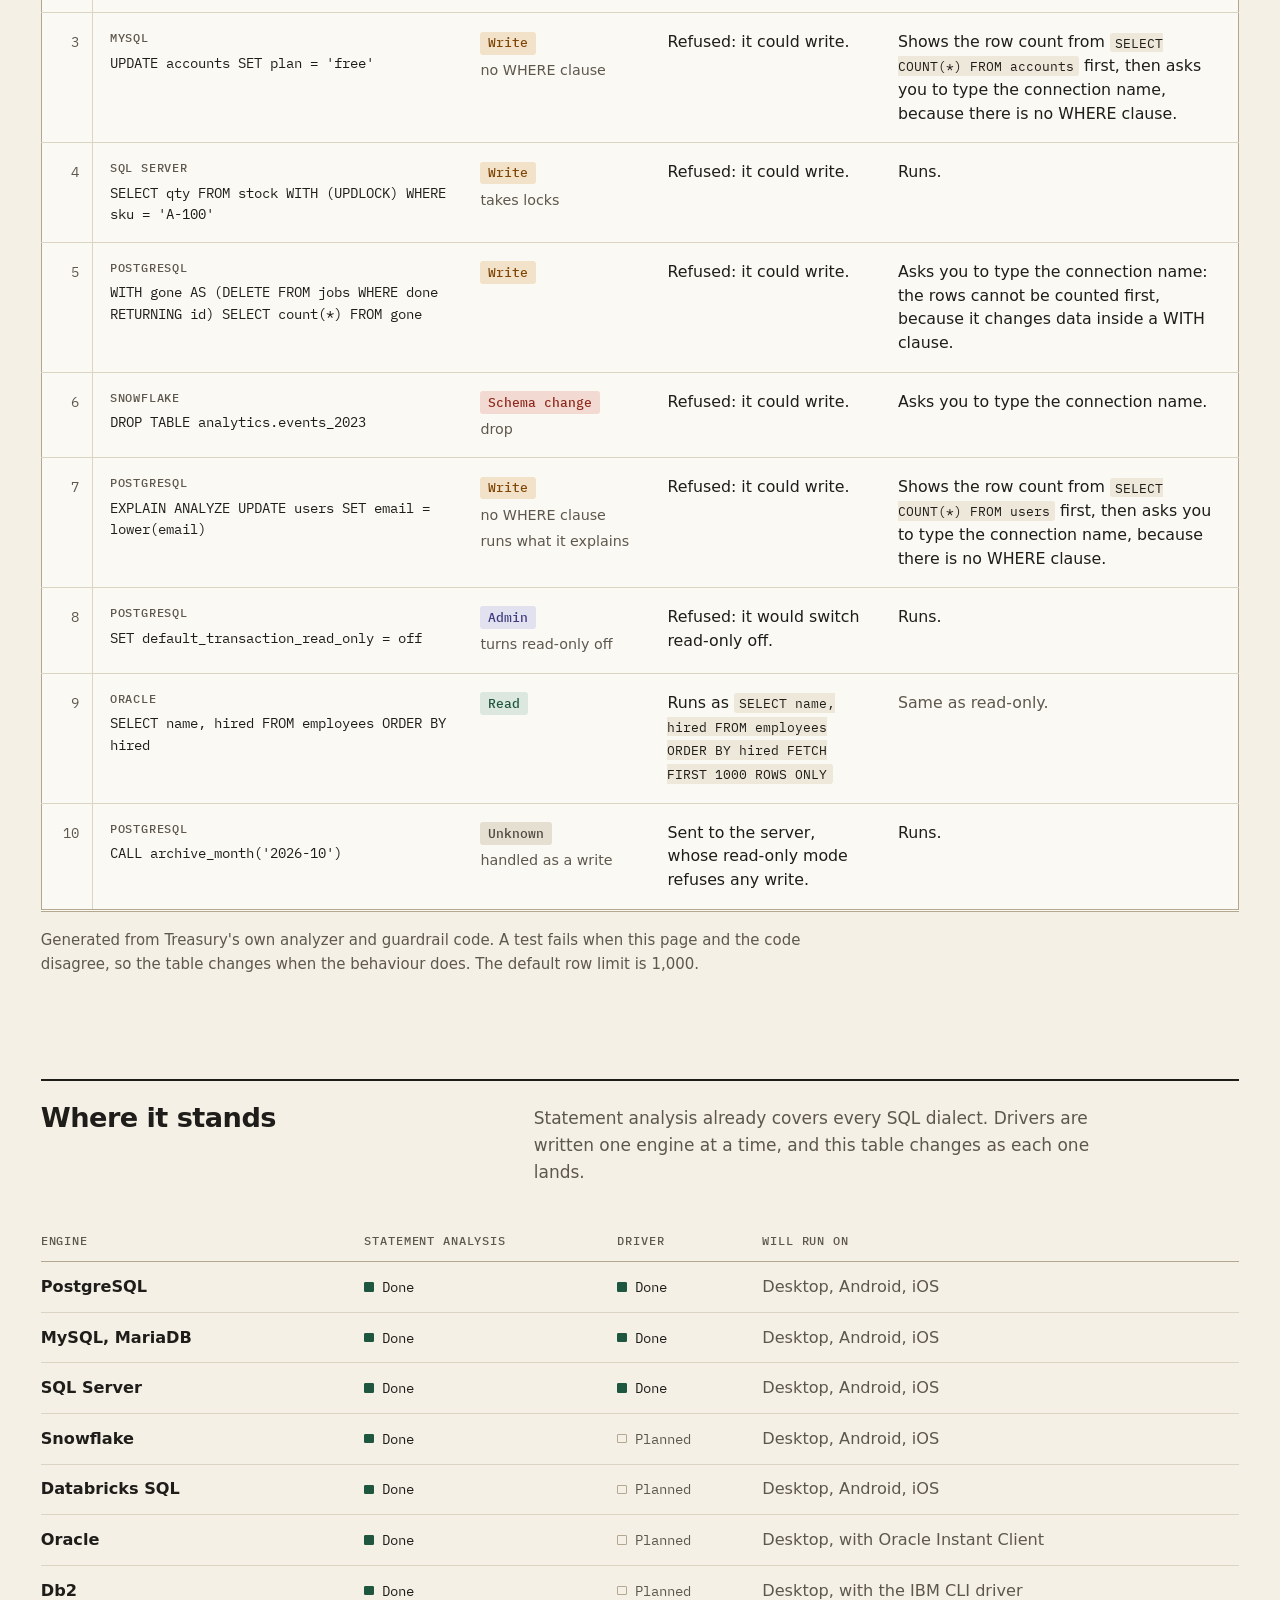
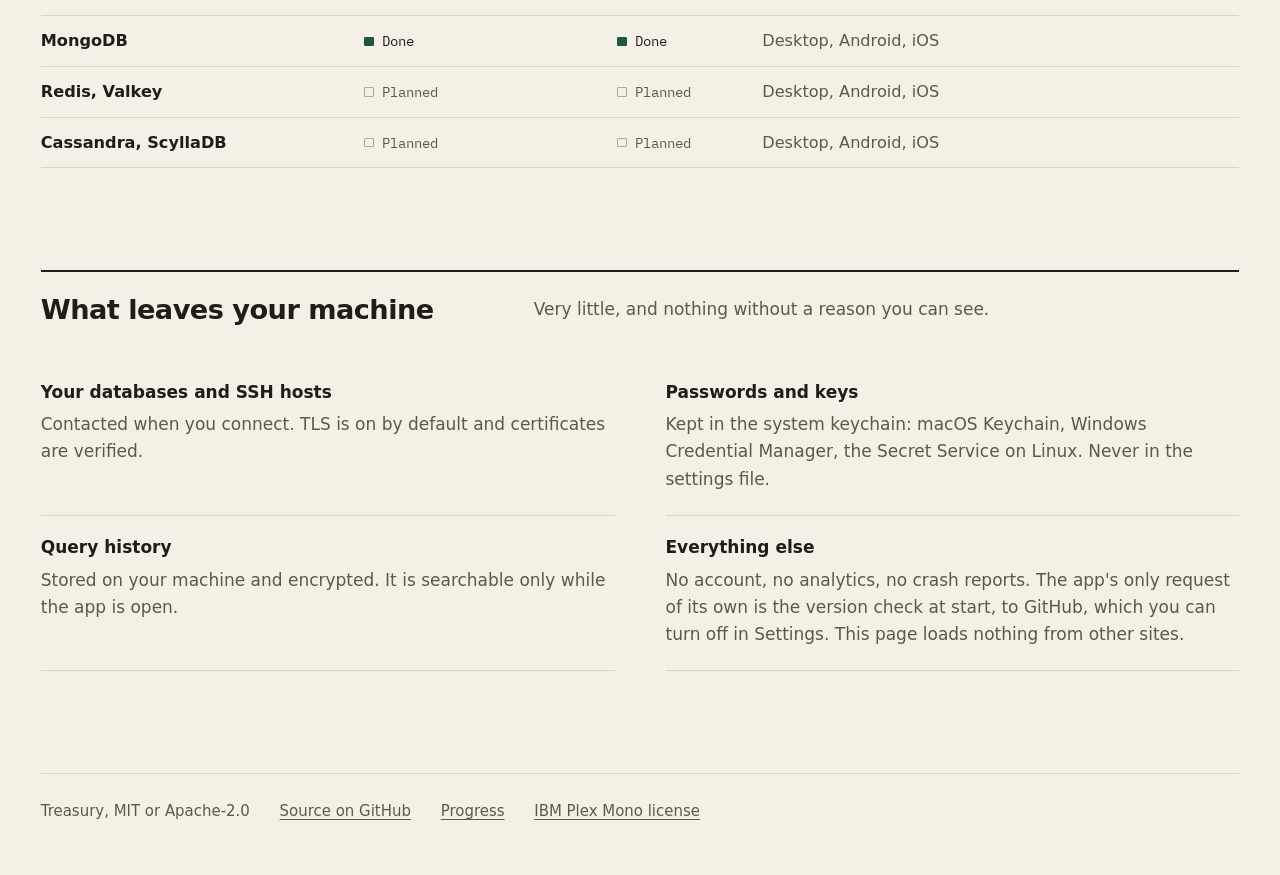
==== commit 5cf16cf9: "docs(site): a download section filled in from the latest release The Pages build reads the latest re" ====
--- a/site/index.html
+++ b/site/index.html
@@ -5,7 +5,7 @@
 <meta name="viewport" content="width=device-width, initial-scale=1">
 <meta http-equiv="Content-Security-Policy" content="default-src 'none'; style-src 'self'; font-src 'self'; img-src 'self'; base-uri 'none'; form-action 'none'">
 <title>Treasury: a database client that reads your SQL before the server does</title>
-<meta name="description" content="Treasury is an open-source desktop and mobile database client. It knows which statements write, counts the rows a change would touch, and keeps production read-only until you unlock it.">
+<meta name="description" content="Treasury is an open-source database client for PostgreSQL, MySQL, MariaDB, SQL Server and MongoDB. It knows which statements write, counts the rows a change would touch, and keeps production read-only until you unlock it.">
 <meta name="color-scheme" content="light dark">
 <link rel="icon" href="mark.svg" type="image/svg+xml">
 <link rel="stylesheet" href="style.css">
@@ -18,6 +18,7 @@
       <span>Treasury</span>
     </a>
     <nav aria-label="Page">
+      <a href="#download">Download</a>
       <a href="#statements">How it decides</a>
       <a href="#engines">Engines</a>
       <a href="https://github.com/sepehrmohseni/treasury">Source</a>
@@ -29,9 +30,35 @@
   <section class="hero wrap">
     <h1>A database client that reads your SQL before the server does.</h1>
     <div class="hero-text">
-      <p class="lede">Treasury is an open-source desktop and mobile client for PostgreSQL, MySQL, SQL Server, MongoDB, Redis, Cassandra, Snowflake, Databricks, Oracle and Db2. It knows which statements write, counts the rows an UPDATE or DELETE would change, and keeps production read-only until you unlock it.</p>
-      <p class="status"><span class="pill">In development</span> No release yet. Version 0.1.0 comes out when the desktop app is complete. <a href="https://github.com/sepehrmohseni/treasury/commits/main">Follow the work</a></p>
-    </div>
+      <p class="lede">Treasury is an open-source database client for PostgreSQL, MySQL, MariaDB, SQL Server and MongoDB, for Linux, macOS and Windows. It knows which statements write, counts the rows an UPDATE or DELETE would change, and keeps production read-only until you unlock it.</p>
+      <!-- release:start -->
+      <p class="status"><span class="pill">In development</span> No release yet. <a href="https://github.com/sepehrmohseni/treasury/commits/main">Follow the work</a></p>
+      <!-- release:end -->
+    </div>
+  </section>
+
+  <section class="wrap" id="download" aria-labelledby="download-title">
+    <div class="section-head">
+      <h2 id="download-title">Download</h2>
+      <p>Free, with no account. The app checks GitHub for a newer version when it starts, and you can turn that off in Settings. What is planned next is in the <a href="https://github.com/sepehrmohseni/treasury/blob/main/docs/roadmap.md">roadmap</a>.</p>
+    </div>
+    <!-- downloads:start -->
+    <p class="status">The first release is not out yet.</p>
+    <!-- downloads:end -->
+    <dl class="facts install-notes">
+      <div>
+        <dt>macOS</dt>
+        <dd>The app is not notarized by Apple yet, so macOS stops it the first time. Open it once, then choose Open Anyway in System Settings, Privacy &amp; Security.</dd>
+      </div>
+      <div>
+        <dt>Windows</dt>
+        <dd>The installers are not code-signed yet, so SmartScreen may warn you. Choose More info, then Run anyway.</dd>
+      </div>
+      <div>
+        <dt>Linux</dt>
+        <dd>Install the .deb or .rpm with your package manager, or make the AppImage executable and run it. Passwords go to the Secret Service (GNOME Keyring or KWallet).</dd>
+      </div>
+    </dl>
   </section>
 
   <section class="wrap" id="statements" aria-labelledby="statements-title">
@@ -180,7 +207,7 @@
       </div>
       <div>
         <dt>Everything else</dt>
-        <dd>No account, no analytics, no crash reports. The app's only automatic request will be an update check to GitHub, which you can turn off. This page loads nothing from other sites.</dd>
+        <dd>No account, no analytics, no crash reports. The app's only request of its own is the version check at start, to GitHub, which you can turn off in Settings. This page loads nothing from other sites.</dd>
       </div>
     </dl>
   </section>
--- a/site/style.css
+++ b/site/style.css
@@ -368,6 +368,23 @@
   color: var(--muted);
 }
 
+/* Downloads */
+
+.downloads td.size {
+  color: var(--muted);
+  font: 400 0.85rem/1.6 var(--mono);
+  white-space: nowrap;
+}
+
+.downloads a {
+  font-family: var(--mono);
+  font-size: 0.9rem;
+}
+
+.install-notes {
+  margin-top: 2rem;
+}
+
 /* Engine status */
 
 .status-table {
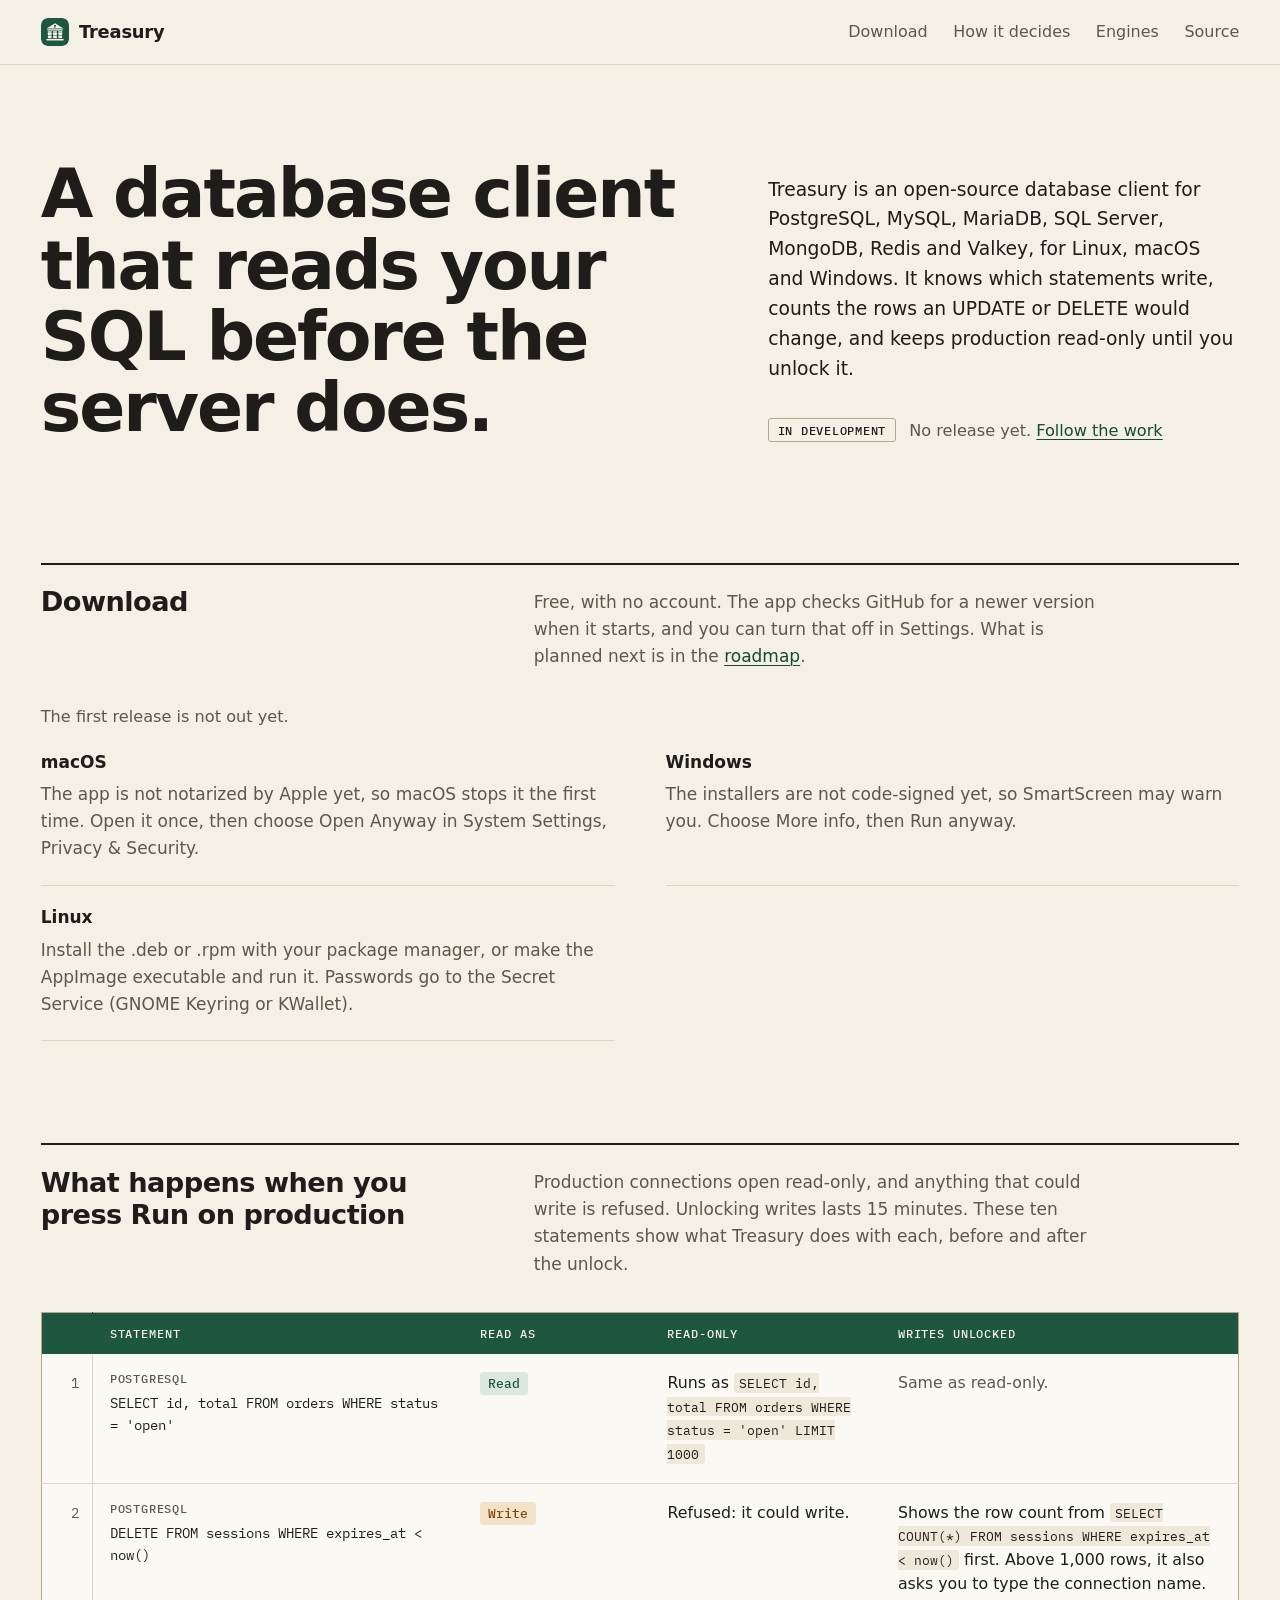
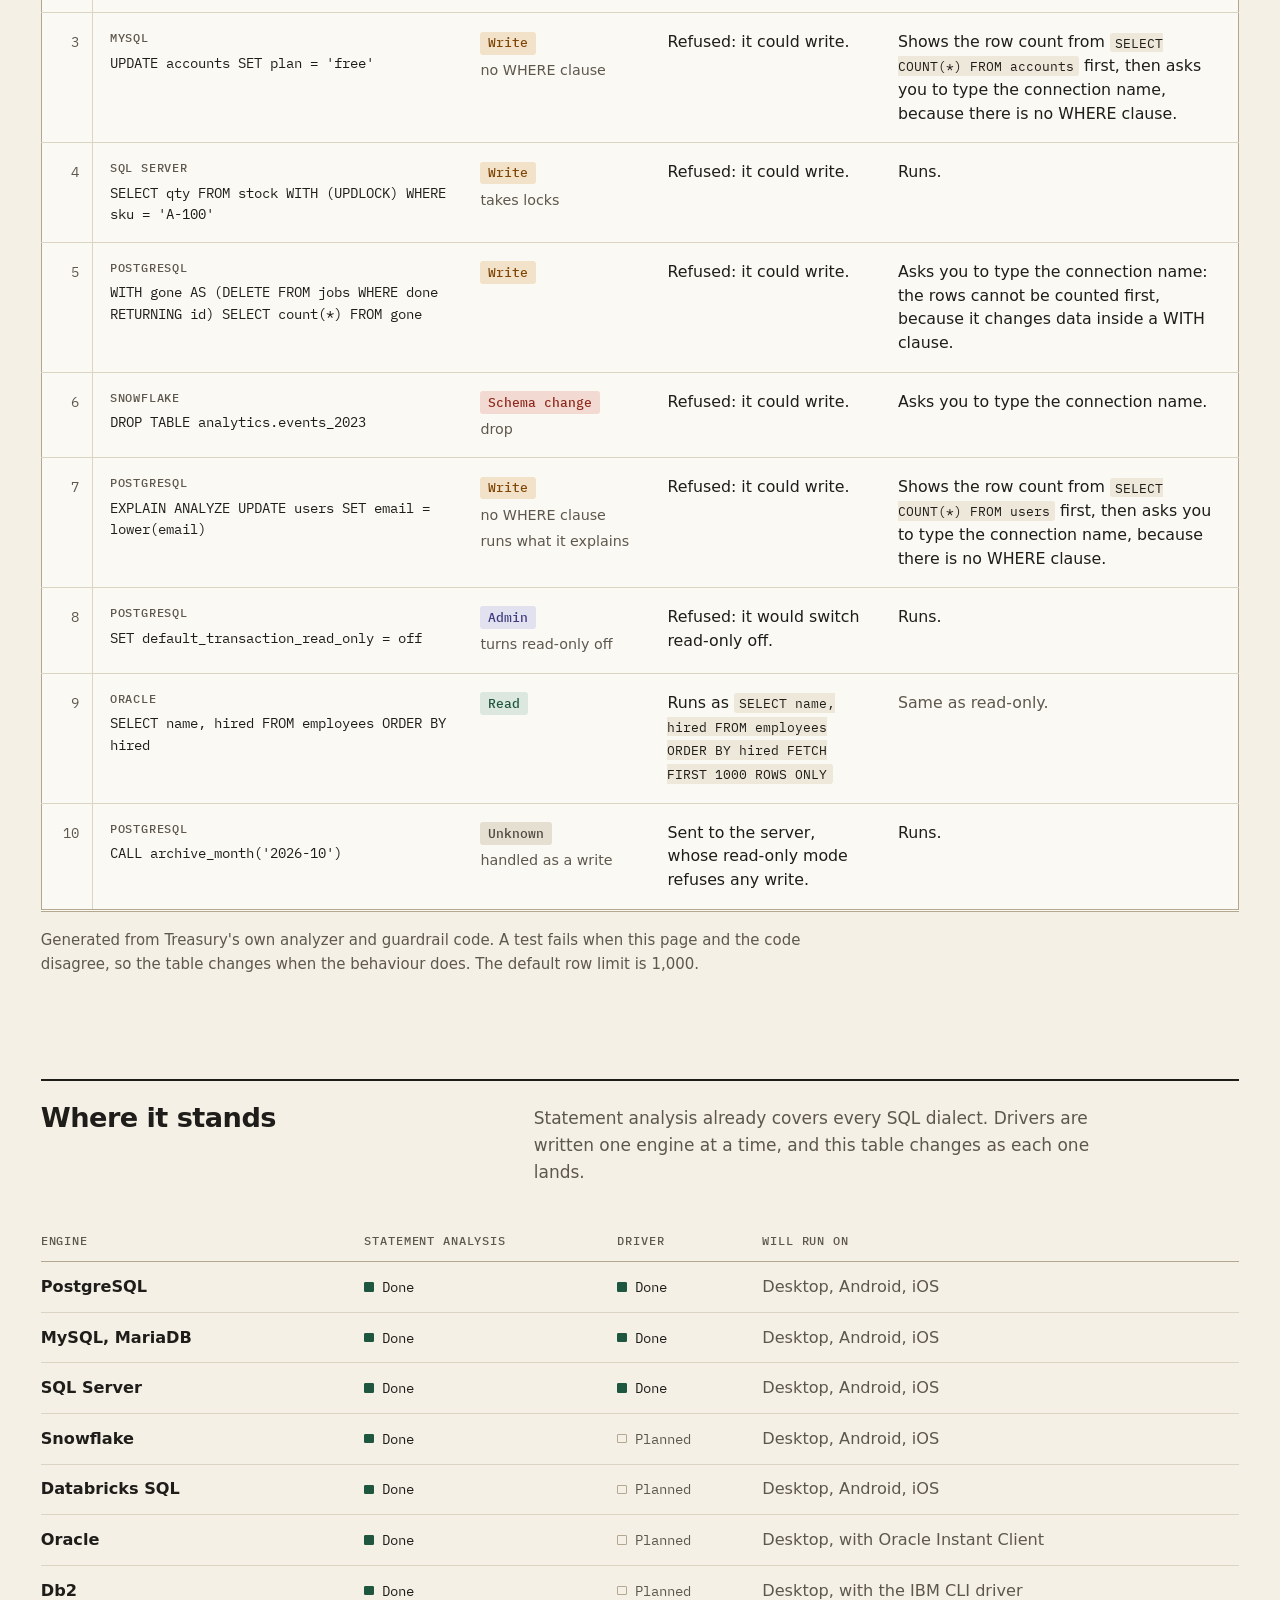
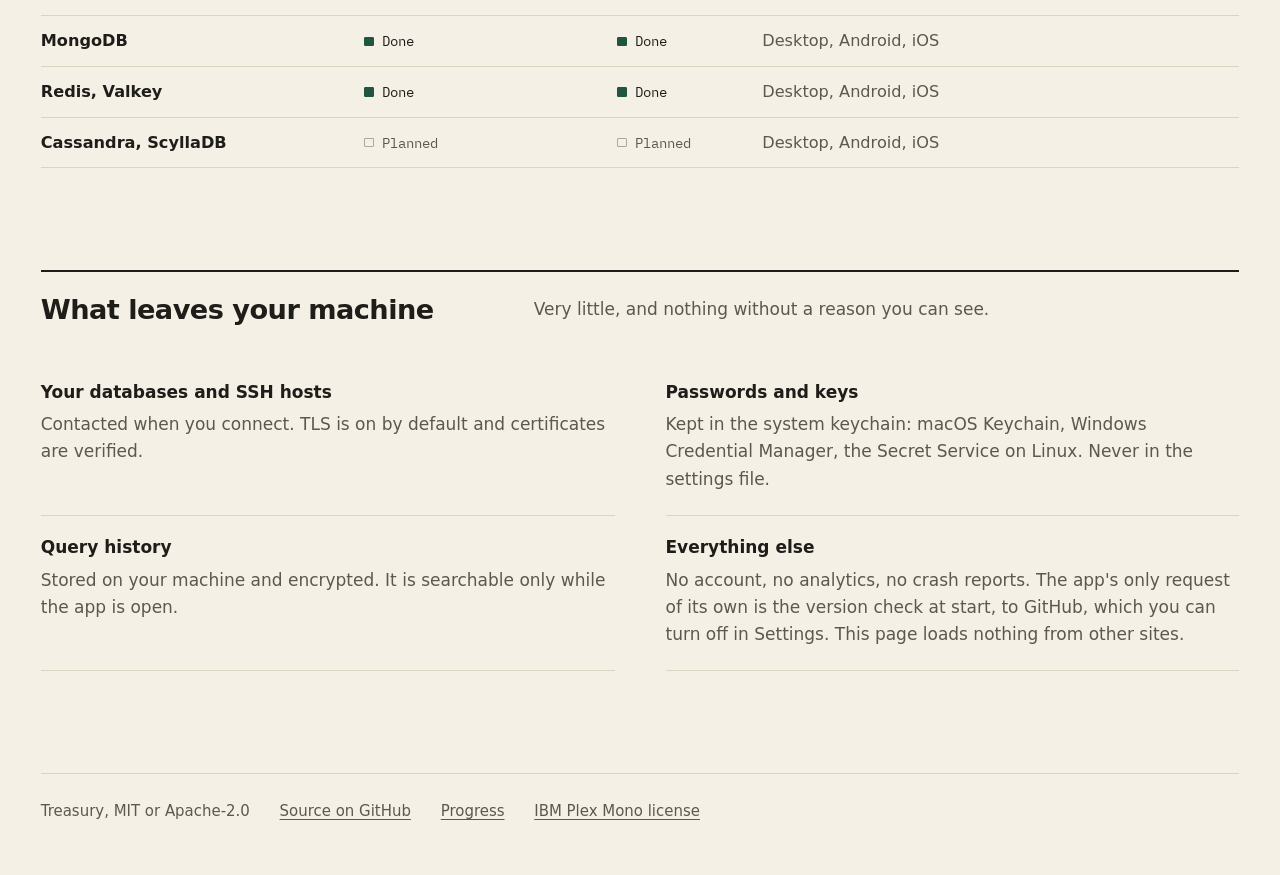
==== commit e61e6b90: "docs: describe 0.1.0 as it ships, with Redis and the workspace" ====
--- a/site/index.html
+++ b/site/index.html
@@ -30,7 +30,7 @@
   <section class="hero wrap">
     <h1>A database client that reads your SQL before the server does.</h1>
     <div class="hero-text">
-      <p class="lede">Treasury is an open-source database client for PostgreSQL, MySQL, MariaDB, SQL Server and MongoDB, for Linux, macOS and Windows. It knows which statements write, counts the rows an UPDATE or DELETE would change, and keeps production read-only until you unlock it.</p>
+      <p class="lede">Treasury is an open-source database client for PostgreSQL, MySQL, MariaDB, SQL Server, MongoDB, Redis and Valkey, for Linux, macOS and Windows. It knows which statements write, counts the rows an UPDATE or DELETE would change, and keeps production read-only until you unlock it.</p>
       <!-- release:start -->
       <p class="status"><span class="pill">In development</span> No release yet. <a href="https://github.com/sepehrmohseni/treasury/commits/main">Follow the work</a></p>
       <!-- release:end -->
@@ -180,7 +180,7 @@
           <tr><th scope="row">Oracle</th><td><span class="state done">Done</span></td><td><span class="state">Planned</span></td><td>Desktop, with Oracle Instant Client</td></tr>
           <tr><th scope="row">Db2</th><td><span class="state done">Done</span></td><td><span class="state">Planned</span></td><td>Desktop, with the IBM CLI driver</td></tr>
           <tr><th scope="row">MongoDB</th><td><span class="state done">Done</span></td><td><span class="state done">Done</span></td><td>Desktop, Android, iOS</td></tr>
-          <tr><th scope="row">Redis, Valkey</th><td><span class="state">Planned</span></td><td><span class="state">Planned</span></td><td>Desktop, Android, iOS</td></tr>
+          <tr><th scope="row">Redis, Valkey</th><td><span class="state done">Done</span></td><td><span class="state done">Done</span></td><td>Desktop, Android, iOS</td></tr>
           <tr><th scope="row">Cassandra, ScyllaDB</th><td><span class="state">Planned</span></td><td><span class="state">Planned</span></td><td>Desktop, Android, iOS</td></tr>
         </tbody>
       </table>
